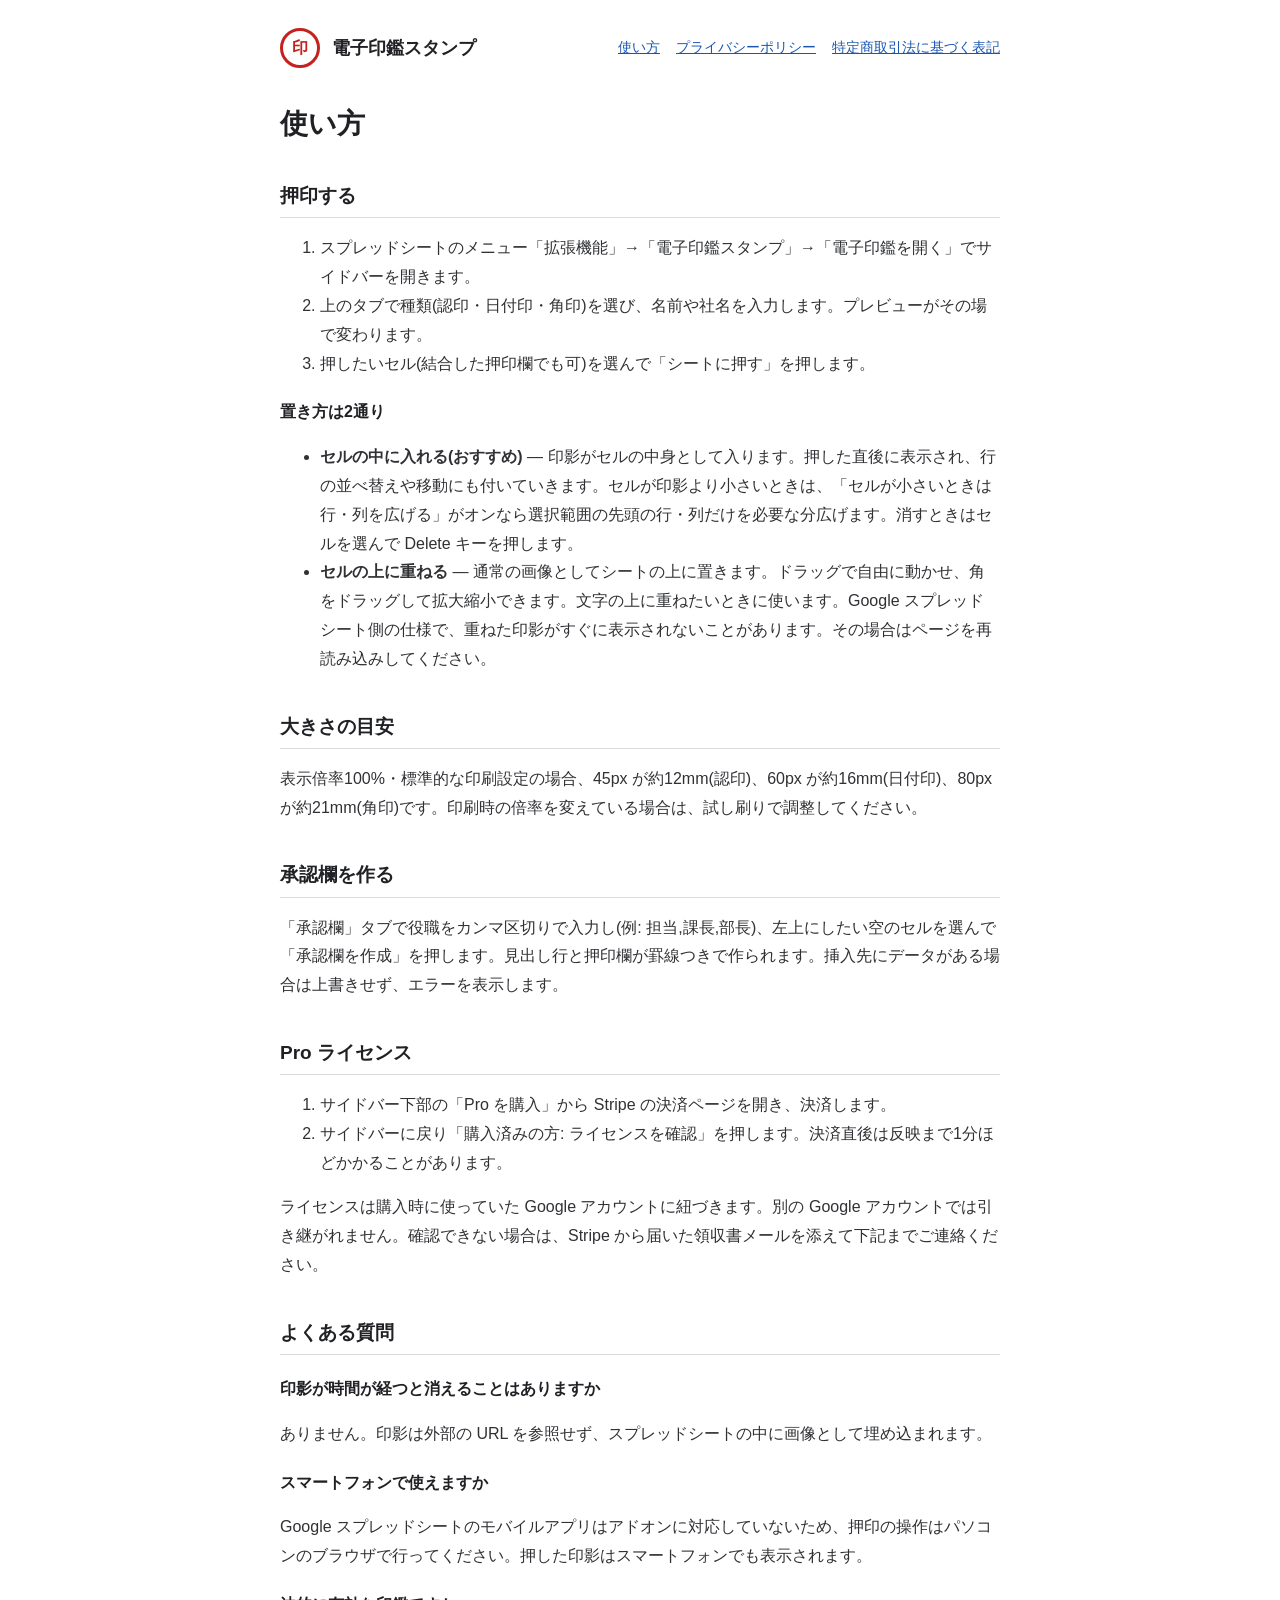
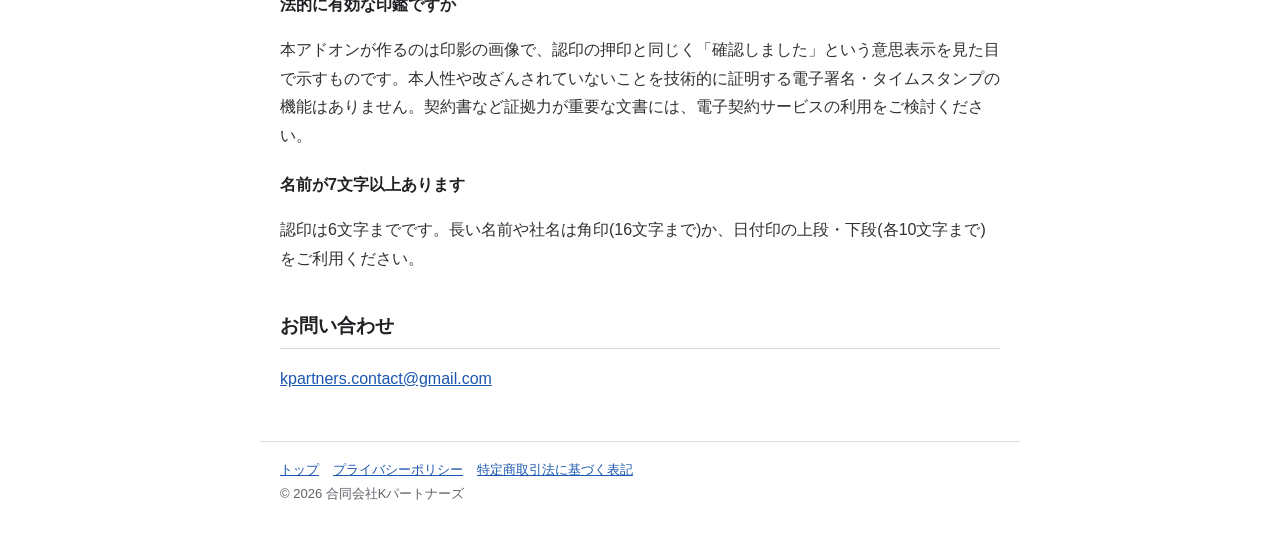
==== help.html @ 818c1733 "電子印鑑スタンプ 製品サイト 初版 Co-Authored-By: Claude Opus 5 (1M context) <noreply@anthropic.com>" ====
<!DOCTYPE html>
<html lang="ja">
<head>
<meta charset="utf-8">
<meta name="viewport" content="width=device-width, initial-scale=1">
<title>使い方 — 電子印鑑スタンプ</title>
<link rel="stylesheet" href="style.css">
</head>
<body>
<header>
  <div class="mark">印</div>
  <a class="brand" href="./">電子印鑑スタンプ</a>
  <nav><a href="help.html">使い方</a><a href="privacy.html">プライバシーポリシー</a><a href="tokushoho.html">特定商取引法に基づく表記</a></nav>
</header>

<main>
  <h1>使い方</h1>

  <h2>押印する</h2>
  <ol>
    <li>スプレッドシートのメニュー「拡張機能」→「電子印鑑スタンプ」→「電子印鑑を開く」でサイドバーを開きます。</li>
    <li>上のタブで種類(認印・日付印・角印)を選び、名前や社名を入力します。プレビューがその場で変わります。</li>
    <li>押したいセル(結合した押印欄でも可)を選んで「シートに押す」を押します。</li>
  </ol>
  <h3>置き方は2通り</h3>
  <ul>
    <li><strong>セルの中に入れる(おすすめ)</strong> — 印影がセルの中身として入ります。押した直後に表示され、行の並べ替えや移動にも付いていきます。セルが印影より小さいときは、「セルが小さいときは行・列を広げる」がオンなら選択範囲の先頭の行・列だけを必要な分広げます。消すときはセルを選んで Delete キーを押します。</li>
    <li><strong>セルの上に重ねる</strong> — 通常の画像としてシートの上に置きます。ドラッグで自由に動かせ、角をドラッグして拡大縮小できます。文字の上に重ねたいときに使います。Google スプレッドシート側の仕様で、重ねた印影がすぐに表示されないことがあります。その場合はページを再読み込みしてください。</li>
  </ul>

  <h2>大きさの目安</h2>
  <p>表示倍率100%・標準的な印刷設定の場合、45px が約12mm(認印)、60px が約16mm(日付印)、80px が約21mm(角印)です。印刷時の倍率を変えている場合は、試し刷りで調整してください。</p>

  <h2>承認欄を作る</h2>
  <p>「承認欄」タブで役職をカンマ区切りで入力し(例: 担当,課長,部長)、左上にしたい空のセルを選んで「承認欄を作成」を押します。見出し行と押印欄が罫線つきで作られます。挿入先にデータがある場合は上書きせず、エラーを表示します。</p>

  <h2>Pro ライセンス</h2>
  <ol>
    <li>サイドバー下部の「Pro を購入」から Stripe の決済ページを開き、決済します。</li>
    <li>サイドバーに戻り「購入済みの方: ライセンスを確認」を押します。決済直後は反映まで1分ほどかかることがあります。</li>
  </ol>
  <p>ライセンスは購入時に使っていた Google アカウントに紐づきます。別の Google アカウントでは引き継がれません。確認できない場合は、Stripe から届いた領収書メールを添えて下記までご連絡ください。</p>

  <h2>よくある質問</h2>
  <h3>印影が時間が経つと消えることはありますか</h3>
  <p>ありません。印影は外部の URL を参照せず、スプレッドシートの中に画像として埋め込まれます。</p>
  <h3>スマートフォンで使えますか</h3>
  <p>Google スプレッドシートのモバイルアプリはアドオンに対応していないため、押印の操作はパソコンのブラウザで行ってください。押した印影はスマートフォンでも表示されます。</p>
  <h3>法的に有効な印鑑ですか</h3>
  <p>本アドオンが作るのは印影の画像で、認印の押印と同じく「確認しました」という意思表示を見た目で示すものです。本人性や改ざんされていないことを技術的に証明する電子署名・タイムスタンプの機能はありません。契約書など証拠力が重要な文書には、電子契約サービスの利用をご検討ください。</p>
  <h3>名前が7文字以上あります</h3>
  <p>認印は6文字までです。長い名前や社名は角印(16文字まで)か、日付印の上段・下段(各10文字まで)をご利用ください。</p>

  <h2>お問い合わせ</h2>
  <p><a href="mailto:kpartners.contact@gmail.com">kpartners.contact@gmail.com</a></p>
</main>

<footer>
  <a href="./">トップ</a><a href="privacy.html">プライバシーポリシー</a><a href="tokushoho.html">特定商取引法に基づく表記</a>
  <div>© 2026 合同会社Kパートナーズ</div>
</footer>
</body>
</html>
---- style.css ----
:root { --ink:#202124; --sub:#5f6368; --line:#dadce0; --accent:#c5221f; --soft:#f6f7f9; }
* { box-sizing:border-box; }
body { margin:0; font:16px/1.8 "Hiragino Kaku Gothic ProN", "Yu Gothic UI", Meiryo, sans-serif; color:var(--ink); background:#fff; }
header, main, footer { max-width:760px; margin:0 auto; padding:0 20px; }
header { padding-top:28px; display:flex; align-items:center; gap:12px; flex-wrap:wrap; }
header .mark { width:40px; height:40px; border:3px solid var(--accent); border-radius:50%; color:var(--accent); display:flex; align-items:center; justify-content:center; font-weight:700; font-family:serif; }
header a.brand { font-weight:700; color:var(--ink); text-decoration:none; font-size:18px; }
nav { margin-left:auto; display:flex; gap:16px; font-size:14px; flex-wrap:wrap; }
a { color:#1a56b0; }
h1 { font-size:28px; line-height:1.4; margin:36px 0 12px; }
h2 { font-size:19px; margin:36px 0 8px; padding-bottom:4px; border-bottom:1px solid var(--line); }
h3 { font-size:16px; margin:20px 0 4px; }
p, li { color:#303134; }
.lead { font-size:17px; color:var(--sub); }
.cta { display:inline-block; margin:12px 0; padding:12px 22px; background:var(--accent); color:#fff; border-radius:8px; text-decoration:none; font-weight:700; }
table { width:100%; border-collapse:collapse; margin:8px 0 16px; font-size:15px; }
th, td { border:1px solid var(--line); padding:8px 10px; text-align:left; vertical-align:top; }
th { background:var(--soft); width:32%; font-weight:600; }
.plans th { width:auto; }
.note { font-size:14px; color:var(--sub); }
footer { margin-top:48px; padding-top:16px; padding-bottom:40px; border-top:1px solid var(--line); font-size:13px; color:var(--sub); }
footer a { margin-right:14px; }
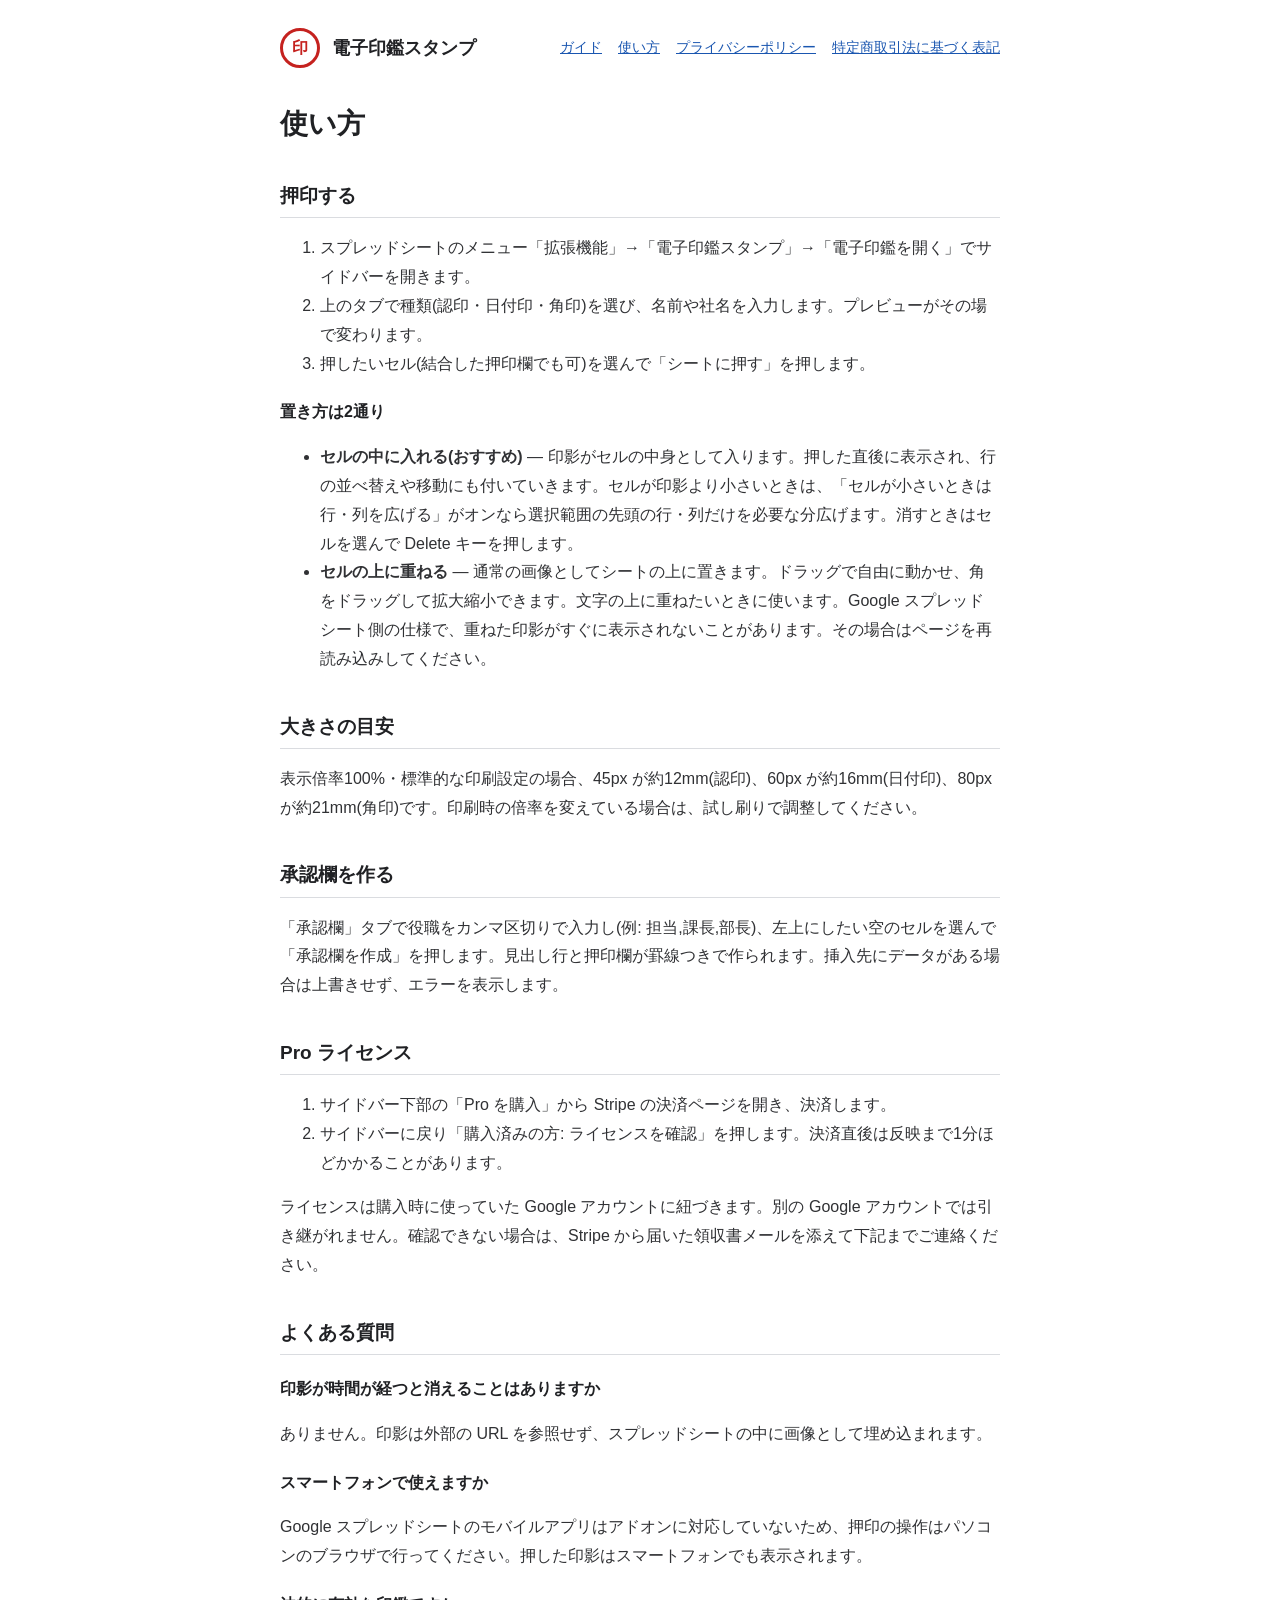
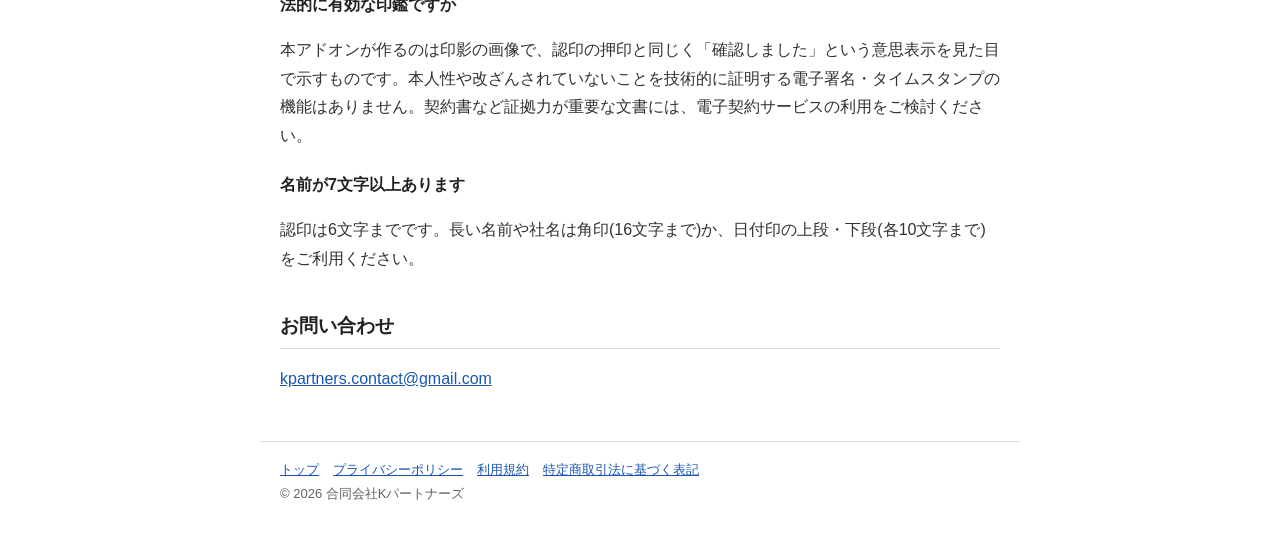
==== commit 3d4f2041: "利用規約・ガイド記事3本・sitemap/robots を追加 Co-Authored-By: Claude Fable 5.1 <noreply@anthropic.com>" ====
--- a/help.html
+++ b/help.html
@@ -10,7 +10,7 @@
 <header>
   <div class="mark">印</div>
   <a class="brand" href="./">電子印鑑スタンプ</a>
-  <nav><a href="help.html">使い方</a><a href="privacy.html">プライバシーポリシー</a><a href="tokushoho.html">特定商取引法に基づく表記</a></nav>
+  <nav><a href="guide/">ガイド</a><a href="help.html">使い方</a><a href="privacy.html">プライバシーポリシー</a><a href="tokushoho.html">特定商取引法に基づく表記</a></nav>
 </header>
 
 <main>
@@ -56,7 +56,7 @@
 </main>
 
 <footer>
-  <a href="./">トップ</a><a href="privacy.html">プライバシーポリシー</a><a href="tokushoho.html">特定商取引法に基づく表記</a>
+  <a href="./">トップ</a><a href="privacy.html">プライバシーポリシー</a><a href="terms.html">利用規約</a><a href="tokushoho.html">特定商取引法に基づく表記</a>
   <div>© 2026 合同会社Kパートナーズ</div>
 </footer>
 </body>
